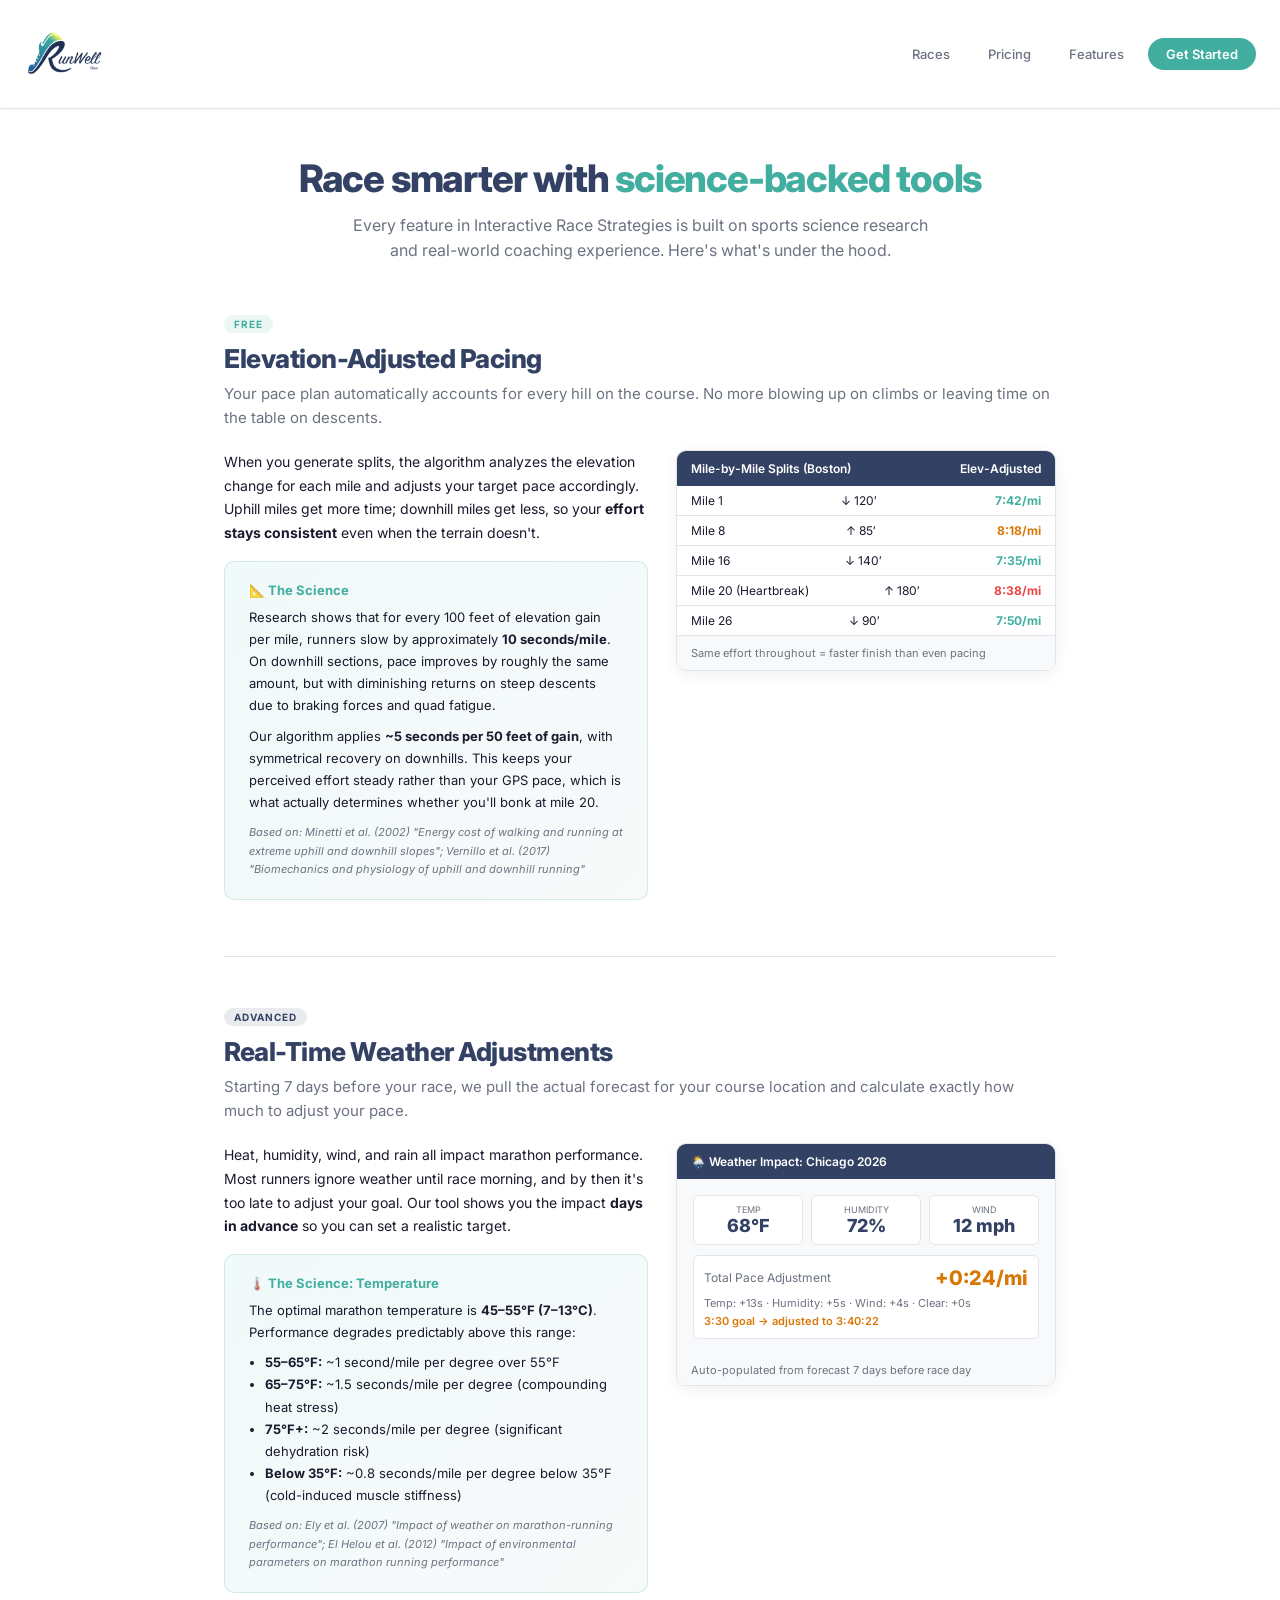
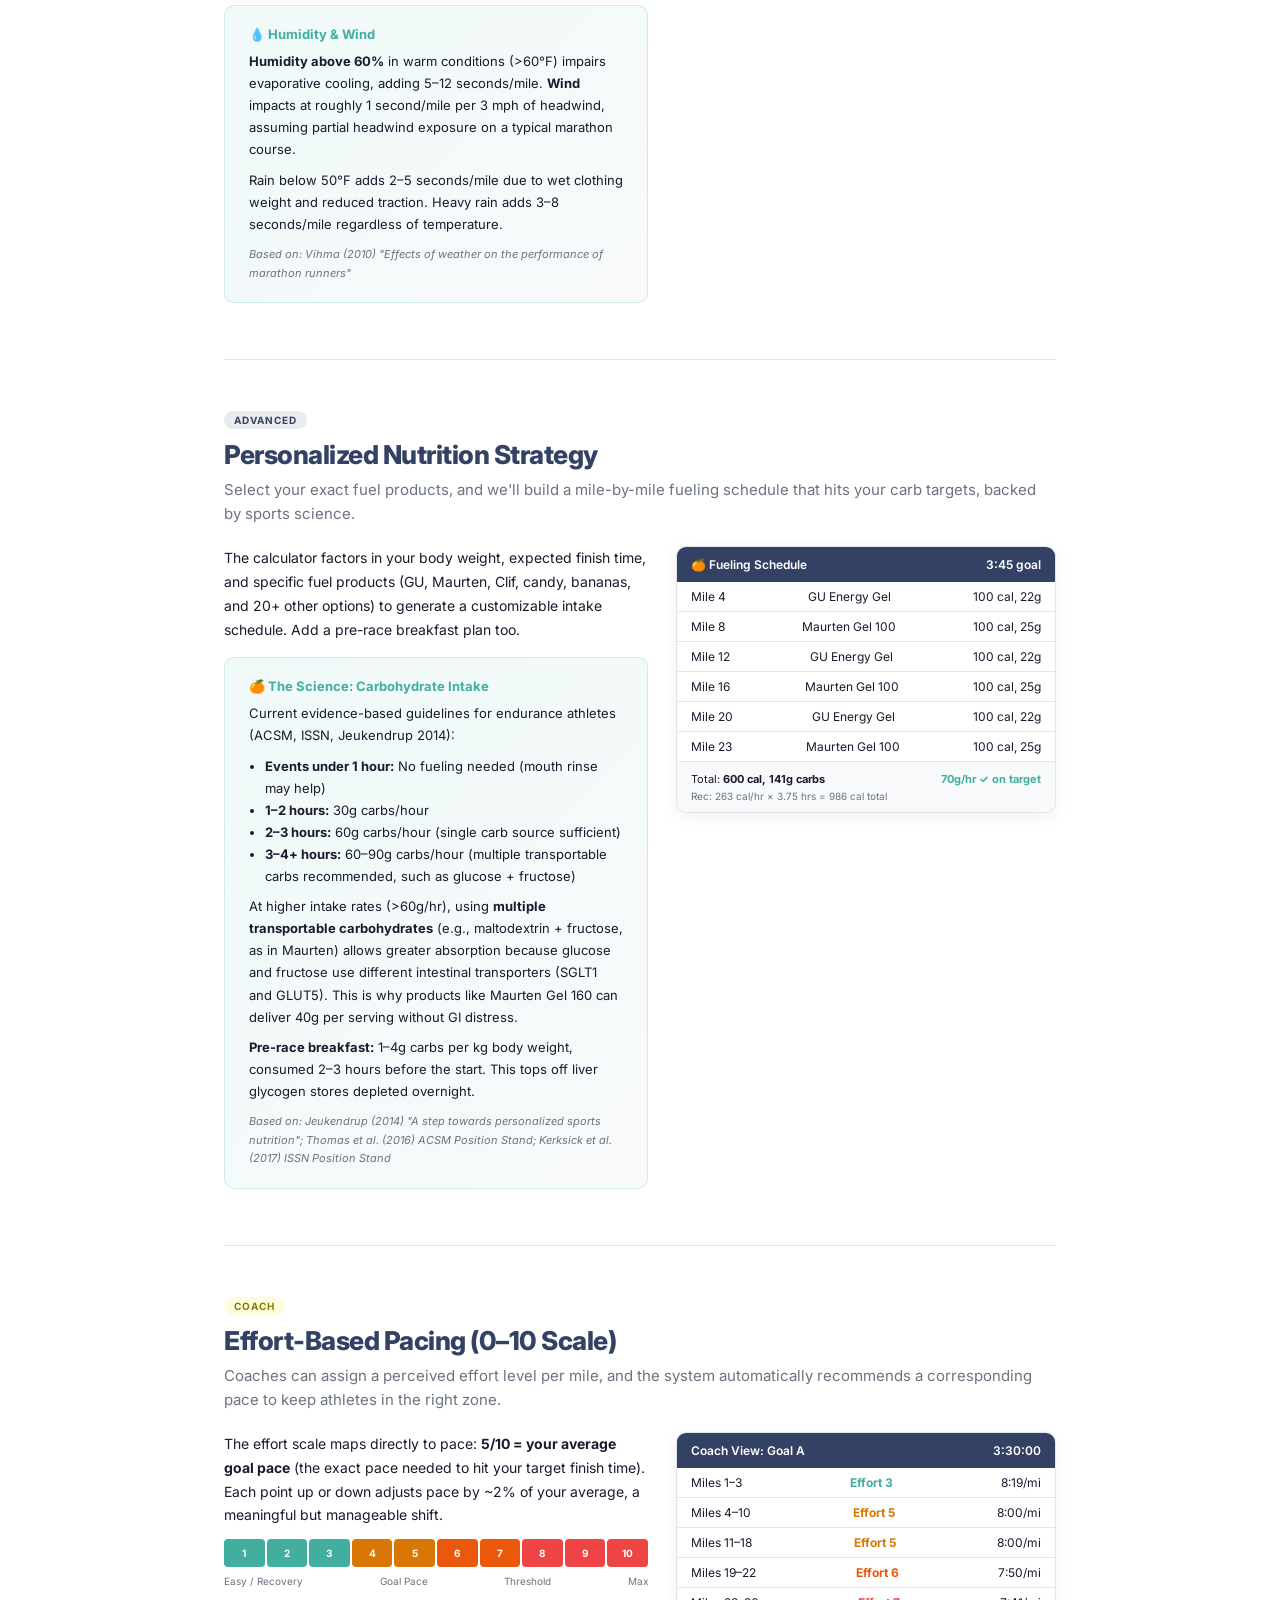
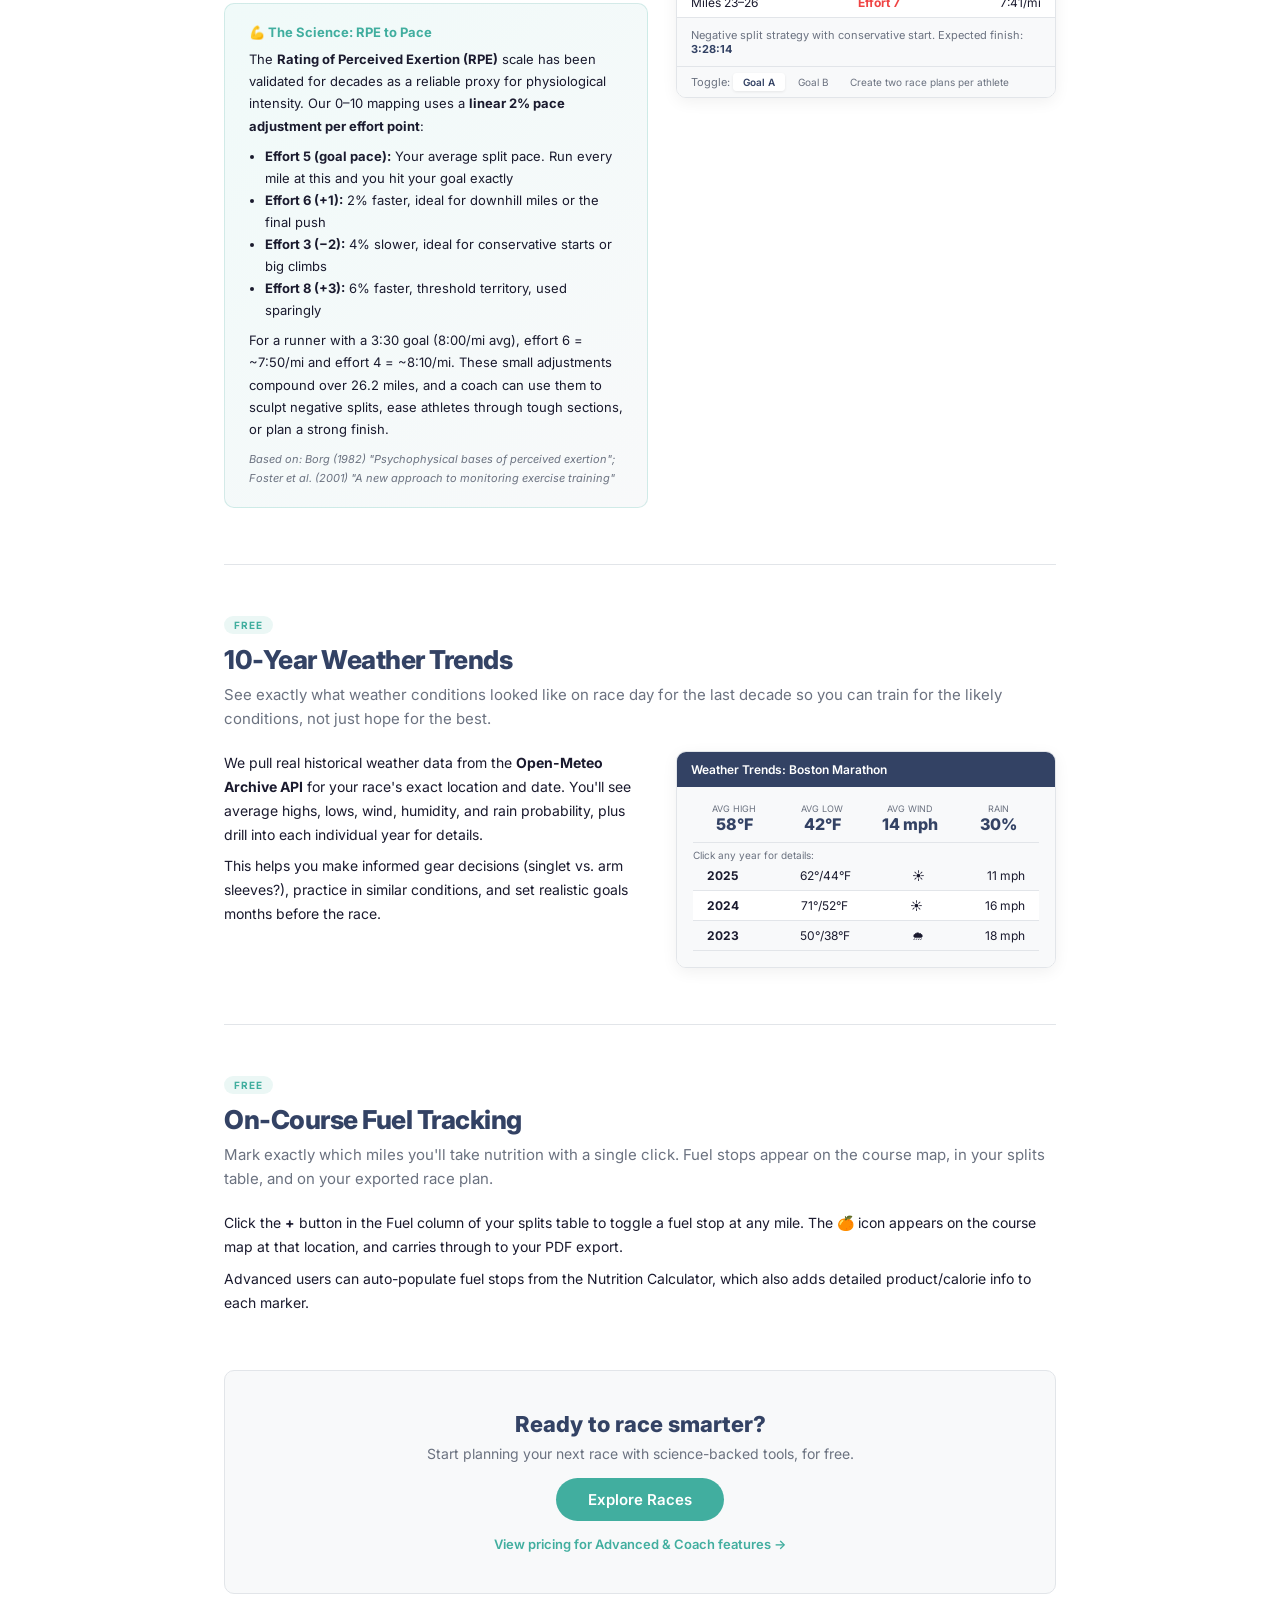
==== features.html @ f90ccae6 "yes" ====
<!DOCTYPE html>
<html lang="en">
<head>
  <meta charset="UTF-8">
  <meta name="viewport" content="width=device-width, initial-scale=1.0">
  <title>Features | Interactive Race Strategies</title>
  <link rel="preconnect" href="https://fonts.googleapis.com">
  <link href="https://fonts.googleapis.com/css2?family=Inter:wght@400;500;600;700;800&display=swap" rel="stylesheet">
  <style>
    * { margin: 0; padding: 0; box-sizing: border-box; }

    :root {
      --bg: #ffffff;
      --surface: #f8f9fa;
      --surface-2: #f0f2f4;
      --border: #e2e5e9;
      --text: #1a1a2e;
      --text-muted: #6b7280;
      --primary: #41AE9F;
      --primary-hover: #369e90;
      --navy: #334264;
      --navy-light: #4a5a7a;
      --accent-yellow: #F5F35C;
      --radius: 10px;
      --radius-sm: 6px;
      --radius-pill: 30px;
    }

    html, body {
      min-height: 100%;
      font-family: 'Inter', -apple-system, BlinkMacSystemFont, sans-serif;
      background: var(--bg);
      color: var(--text);
    }

    /* Header */
    .splash-header {
      width: 100%;
      padding: 14px 24px;
      display: flex;
      align-items: center;
      justify-content: space-between;
      border-bottom: 1px solid var(--border);
      background: #ffffff;
      box-shadow: 0 1px 3px rgba(0,0,0,0.04);
    }
    .logo {
      display: flex;
      align-items: center;
      gap: 10px;
      font-weight: 700;
      font-size: 18px;
      color: var(--primary);
      text-decoration: none;
    }
    .header-right { display: flex; align-items: center; gap: 10px; }
    .btn-ghost {
      background: transparent;
      color: var(--text-muted);
      border: none;
      padding: 8px 14px;
      border-radius: var(--radius-pill);
      font-size: 13px;
      font-weight: 500;
      cursor: pointer;
      font-family: inherit;
      text-decoration: none;
      display: inline-block;
      transition: color 0.15s;
    }
    .btn-ghost:hover { color: var(--text); }
    .btn-primary-sm {
      background: var(--primary);
      color: #ffffff;
      border: none;
      padding: 8px 18px;
      border-radius: var(--radius-pill);
      font-size: 13px;
      font-weight: 600;
      cursor: pointer;
      font-family: inherit;
      text-decoration: none;
      display: inline-block;
      transition: background 0.15s;
    }
    .btn-primary-sm:hover { background: var(--primary-hover); }

    /* Page */
    .page { max-width: 880px; margin: 0 auto; padding: 48px 24px 80px; }

    .page-hero {
      text-align: center;
      margin-bottom: 48px;
    }
    .page-hero h1 {
      font-size: 38px;
      font-weight: 800;
      letter-spacing: -1.2px;
      color: var(--navy);
      line-height: 1.15;
    }
    .page-hero h1 span { color: var(--primary); }
    .page-hero p {
      font-size: 16px;
      color: var(--text-muted);
      margin-top: 12px;
      max-width: 600px;
      margin-left: auto;
      margin-right: auto;
      line-height: 1.6;
    }

    /* Feature sections */
    .feature {
      margin-bottom: 56px;
      scroll-margin-top: 80px;
    }
    .feature-badge {
      display: inline-block;
      padding: 3px 10px;
      border-radius: var(--radius-pill);
      font-size: 10px;
      font-weight: 700;
      text-transform: uppercase;
      letter-spacing: 1px;
      margin-bottom: 10px;
    }
    .badge-free { background: rgba(65,174,159,0.1); color: var(--primary); }
    .badge-advanced { background: rgba(51,66,100,0.1); color: var(--navy); }
    .badge-coach { background: rgba(245,243,92,0.2); color: #8a7c00; }

    .feature h2 {
      font-size: 26px;
      font-weight: 800;
      color: var(--navy);
      letter-spacing: -0.5px;
      margin-bottom: 8px;
    }
    .feature .subtitle {
      font-size: 15px;
      color: var(--text-muted);
      margin-bottom: 20px;
      line-height: 1.6;
    }

    .feature-content {
      display: flex;
      gap: 28px;
      align-items: flex-start;
    }
    .feature-text {
      flex: 1;
      min-width: 0;
    }
    .feature-visual {
      flex: 0 0 380px;
      border-radius: var(--radius);
      border: 1px solid var(--border);
      overflow: hidden;
      box-shadow: 0 4px 16px rgba(0,0,0,0.06);
    }
    .feature-visual.wide { flex: 0 0 100%; }

    /* Mock UI panels */
    .mock-panel {
      background: var(--surface);
      padding: 16px;
      font-size: 12px;
    }
    .mock-header {
      display: flex;
      justify-content: space-between;
      align-items: center;
      padding: 10px 14px;
      background: var(--navy);
      color: #fff;
      font-size: 12px;
      font-weight: 600;
    }
    .mock-row {
      display: flex;
      justify-content: space-between;
      padding: 7px 14px;
      border-bottom: 1px solid var(--border);
      font-size: 12px;
    }
    .mock-row:nth-child(even) { background: #fff; }
    .mock-highlight { color: var(--primary); font-weight: 700; }
    .mock-warn { color: #d97706; font-weight: 700; }
    .mock-danger { color: #ef4444; font-weight: 700; }

    /* Science callout */
    .science-box {
      background: linear-gradient(135deg, #f0faf9 0%, #f8f9fa 100%);
      border: 1px solid rgba(65,174,159,0.2);
      border-radius: var(--radius);
      padding: 20px 24px;
      margin-top: 16px;
    }
    .science-box h4 {
      font-size: 13px;
      font-weight: 700;
      color: var(--primary);
      margin-bottom: 8px;
      display: flex;
      align-items: center;
      gap: 6px;
    }
    .science-box p, .science-box li {
      font-size: 13px;
      color: var(--text);
      line-height: 1.7;
    }
    .science-box ul {
      margin: 8px 0 0 16px;
    }
    .science-box .source {
      font-size: 11px;
      color: var(--text-muted);
      margin-top: 10px;
      font-style: italic;
    }

    /* Effort scale visual */
    .effort-scale {
      display: flex;
      gap: 2px;
      margin: 12px 0;
    }
    .effort-block {
      flex: 1;
      text-align: center;
      padding: 8px 4px;
      border-radius: 4px;
      font-size: 10px;
      font-weight: 700;
      color: #fff;
    }

    /* CTA */
    .cta-section {
      text-align: center;
      padding: 40px;
      background: var(--surface);
      border-radius: var(--radius);
      border: 1px solid var(--border);
      margin-top: 48px;
    }
    .cta-section h3 {
      font-size: 22px;
      font-weight: 800;
      color: var(--navy);
      margin-bottom: 8px;
    }
    .cta-section p {
      color: var(--text-muted);
      font-size: 14px;
      margin-bottom: 16px;
    }
    .cta-btn {
      display: inline-block;
      padding: 12px 32px;
      background: var(--primary);
      color: #fff;
      border-radius: var(--radius-pill);
      font-size: 15px;
      font-weight: 600;
      text-decoration: none;
      transition: background 0.15s;
    }
    .cta-btn:hover { background: var(--primary-hover); }

    .divider {
      height: 1px;
      background: var(--border);
      margin: 48px 0;
    }

    @media (max-width: 750px) {
      .page-hero h1 { font-size: 28px; }
      .feature-content { flex-direction: column; }
      .feature-visual { flex: 0 0 auto; width: 100%; }
    }
  </style>
</head>
<body>
  <header class="splash-header">
    <a class="logo" href="index.html">
      <img src="assets/logo.png" alt="RunWell Clinic" style="height:80px;" />
    </a>
    <div class="header-right">
      <a class="btn-ghost" href="index.html">Races</a>
      <a class="btn-ghost" href="pricing.html">Pricing</a>
      <a class="btn-ghost" href="features.html">Features</a>
      <a class="btn-primary-sm" href="index.html">Get Started</a>
    </div>
  </header>

  <div class="page">

    <div class="page-hero">
      <h1>Race smarter with <span>science-backed tools</span></h1>
      <p>Every feature in Interactive Race Strategies is built on sports science research and real-world coaching experience. Here's what's under the hood.</p>
    </div>

    <!-- ═══ FEATURE 1: Elevation-Adjusted Pacing ═══ -->
    <div class="feature" id="pacing">
      <span class="feature-badge badge-free">Free</span>
      <h2>Elevation-Adjusted Pacing</h2>
      <p class="subtitle">Your pace plan automatically accounts for every hill on the course. No more blowing up on climbs or leaving time on the table on descents.</p>
      <div class="feature-content">
        <div class="feature-text">
          <p style="font-size:14px;line-height:1.7;margin-bottom:12px;">When you generate splits, the algorithm analyzes the elevation change for each mile and adjusts your target pace accordingly. Uphill miles get more time; downhill miles get less, so your <strong>effort stays consistent</strong> even when the terrain doesn't.</p>
          <div class="science-box">
            <h4>📐 The Science</h4>
            <p>Research shows that for every 100 feet of elevation gain per mile, runners slow by approximately <strong>10 seconds/mile</strong>. On downhill sections, pace improves by roughly the same amount, but with diminishing returns on steep descents due to braking forces and quad fatigue.</p>
            <p style="margin-top:8px;">Our algorithm applies <strong>~5 seconds per 50 feet of gain</strong>, with symmetrical recovery on downhills. This keeps your perceived effort steady rather than your GPS pace, which is what actually determines whether you'll bonk at mile 20.</p>
            <p class="source">Based on: Minetti et al. (2002) "Energy cost of walking and running at extreme uphill and downhill slopes"; Vernillo et al. (2017) "Biomechanics and physiology of uphill and downhill running"</p>
          </div>
        </div>
        <div class="feature-visual">
          <div class="mock-header"><span>Mile-by-Mile Splits (Boston)</span><span>Elev-Adjusted</span></div>
          <div class="mock-row"><span>Mile 1</span><span>↓ 120′</span><span class="mock-highlight">7:42/mi</span></div>
          <div class="mock-row"><span>Mile 8</span><span>↑ 85′</span><span class="mock-warn">8:18/mi</span></div>
          <div class="mock-row"><span>Mile 16</span><span>↓ 140′</span><span class="mock-highlight">7:35/mi</span></div>
          <div class="mock-row"><span>Mile 20 (Heartbreak)</span><span>↑ 180′</span><span class="mock-danger">8:38/mi</span></div>
          <div class="mock-row"><span>Mile 26</span><span>↓ 90′</span><span class="mock-highlight">7:50/mi</span></div>
          <div style="padding:10px 14px;font-size:11px;color:var(--text-muted);background:var(--surface);">Same effort throughout = faster finish than even pacing</div>
        </div>
      </div>
    </div>

    <div class="divider"></div>

    <!-- ═══ FEATURE 2: Weather Adjustments ═══ -->
    <div class="feature" id="weather">
      <span class="feature-badge badge-advanced">Advanced</span>
      <h2>Real-Time Weather Adjustments</h2>
      <p class="subtitle">Starting 7 days before your race, we pull the actual forecast for your course location and calculate exactly how much to adjust your pace.</p>
      <div class="feature-content">
        <div class="feature-text">
          <p style="font-size:14px;line-height:1.7;margin-bottom:12px;">Heat, humidity, wind, and rain all impact marathon performance. Most runners ignore weather until race morning, and by then it's too late to adjust your goal. Our tool shows you the impact <strong>days in advance</strong> so you can set a realistic target.</p>
          <div class="science-box">
            <h4>🌡️ The Science: Temperature</h4>
            <p>The optimal marathon temperature is <strong>45–55°F (7–13°C)</strong>. Performance degrades predictably above this range:</p>
            <ul>
              <li><strong>55–65°F:</strong> ~1 second/mile per degree over 55°F</li>
              <li><strong>65–75°F:</strong> ~1.5 seconds/mile per degree (compounding heat stress)</li>
              <li><strong>75°F+:</strong> ~2 seconds/mile per degree (significant dehydration risk)</li>
              <li><strong>Below 35°F:</strong> ~0.8 seconds/mile per degree below 35°F (cold-induced muscle stiffness)</li>
            </ul>
            <p class="source">Based on: Ely et al. (2007) "Impact of weather on marathon-running performance"; El Helou et al. (2012) "Impact of environmental parameters on marathon running performance"</p>
          </div>
          <div class="science-box" style="margin-top:12px;">
            <h4>💧 Humidity &amp; Wind</h4>
            <p><strong>Humidity above 60%</strong> in warm conditions (>60°F) impairs evaporative cooling, adding 5–12 seconds/mile. <strong>Wind</strong> impacts at roughly 1 second/mile per 3 mph of headwind, assuming partial headwind exposure on a typical marathon course.</p>
            <p style="margin-top:8px;">Rain below 50°F adds 2–5 seconds/mile due to wet clothing weight and reduced traction. Heavy rain adds 3–8 seconds/mile regardless of temperature.</p>
            <p class="source">Based on: Vihma (2010) "Effects of weather on the performance of marathon runners"</p>
          </div>
        </div>
        <div class="feature-visual">
          <div class="mock-header"><span>🌦️ Weather Impact: Chicago 2026</span></div>
          <div class="mock-panel">
            <div style="display:flex;gap:8px;margin-bottom:10px;">
              <div style="flex:1;background:#fff;border-radius:6px;padding:8px;text-align:center;border:1px solid var(--border);">
                <div style="font-size:9px;color:var(--text-muted);text-transform:uppercase;">Temp</div>
                <div style="font-size:18px;font-weight:800;color:var(--navy);">68°F</div>
              </div>
              <div style="flex:1;background:#fff;border-radius:6px;padding:8px;text-align:center;border:1px solid var(--border);">
                <div style="font-size:9px;color:var(--text-muted);text-transform:uppercase;">Humidity</div>
                <div style="font-size:18px;font-weight:800;color:var(--navy);">72%</div>
              </div>
              <div style="flex:1;background:#fff;border-radius:6px;padding:8px;text-align:center;border:1px solid var(--border);">
                <div style="font-size:9px;color:var(--text-muted);text-transform:uppercase;">Wind</div>
                <div style="font-size:18px;font-weight:800;color:var(--navy);">12 mph</div>
              </div>
            </div>
            <div style="background:#fff;border-radius:6px;padding:10px;border:1px solid var(--border);">
              <div style="display:flex;justify-content:space-between;align-items:center;">
                <span style="font-size:12px;color:var(--text-muted);">Total Pace Adjustment</span>
                <span style="font-size:20px;font-weight:800;color:#d97706;">+0:24/mi</span>
              </div>
              <div style="font-size:11px;color:var(--text-muted);margin-top:6px;">Temp: +13s &middot; Humidity: +5s &middot; Wind: +4s &middot; Clear: +0s</div>
              <div style="font-size:11px;color:#d97706;margin-top:4px;font-weight:600;">3:30 goal → adjusted to 3:40:22</div>
            </div>
          </div>
          <div style="padding:8px 14px;font-size:11px;color:var(--text-muted);background:var(--surface);">Auto-populated from forecast 7 days before race day</div>
        </div>
      </div>
    </div>

    <div class="divider"></div>

    <!-- ═══ FEATURE 3: Nutrition Calculator ═══ -->
    <div class="feature" id="nutrition">
      <span class="feature-badge badge-advanced">Advanced</span>
      <h2>Personalized Nutrition Strategy</h2>
      <p class="subtitle">Select your exact fuel products, and we'll build a mile-by-mile fueling schedule that hits your carb targets, backed by sports science.</p>
      <div class="feature-content">
        <div class="feature-text">
          <p style="font-size:14px;line-height:1.7;margin-bottom:12px;">The calculator factors in your body weight, expected finish time, and specific fuel products (GU, Maurten, Clif, candy, bananas, and 20+ other options) to generate a customizable intake schedule. Add a pre-race breakfast plan too.</p>
          <div class="science-box">
            <h4>🍊 The Science: Carbohydrate Intake</h4>
            <p>Current evidence-based guidelines for endurance athletes (ACSM, ISSN, Jeukendrup 2014):</p>
            <ul>
              <li><strong>Events under 1 hour:</strong> No fueling needed (mouth rinse may help)</li>
              <li><strong>1–2 hours:</strong> 30g carbs/hour</li>
              <li><strong>2–3 hours:</strong> 60g carbs/hour (single carb source sufficient)</li>
              <li><strong>3–4+ hours:</strong> 60–90g carbs/hour (multiple transportable carbs recommended, such as glucose + fructose)</li>
            </ul>
            <p style="margin-top:8px;">At higher intake rates (>60g/hr), using <strong>multiple transportable carbohydrates</strong> (e.g., maltodextrin + fructose, as in Maurten) allows greater absorption because glucose and fructose use different intestinal transporters (SGLT1 and GLUT5). This is why products like Maurten Gel 160 can deliver 40g per serving without GI distress.</p>
            <p style="margin-top:8px;"><strong>Pre-race breakfast:</strong> 1–4g carbs per kg body weight, consumed 2–3 hours before the start. This tops off liver glycogen stores depleted overnight.</p>
            <p class="source">Based on: Jeukendrup (2014) "A step towards personalized sports nutrition"; Thomas et al. (2016) ACSM Position Stand; Kerksick et al. (2017) ISSN Position Stand</p>
          </div>
        </div>
        <div class="feature-visual">
          <div class="mock-header"><span>🍊 Fueling Schedule</span><span>3:45 goal</span></div>
          <div class="mock-row"><span>Mile 4</span><span>GU Energy Gel</span><span>100 cal, 22g</span></div>
          <div class="mock-row"><span>Mile 8</span><span>Maurten Gel 100</span><span>100 cal, 25g</span></div>
          <div class="mock-row"><span>Mile 12</span><span>GU Energy Gel</span><span>100 cal, 22g</span></div>
          <div class="mock-row"><span>Mile 16</span><span>Maurten Gel 100</span><span>100 cal, 25g</span></div>
          <div class="mock-row"><span>Mile 20</span><span>GU Energy Gel</span><span>100 cal, 22g</span></div>
          <div class="mock-row"><span>Mile 23</span><span>Maurten Gel 100</span><span>100 cal, 25g</span></div>
          <div class="mock-panel" style="padding:10px 14px;">
            <div style="display:flex;justify-content:space-between;font-size:11px;">
              <span>Total: <strong>600 cal, 141g carbs</strong></span>
              <span style="color:var(--primary);font-weight:700;">70g/hr ✓ on target</span>
            </div>
            <div style="font-size:10px;color:var(--text-muted);margin-top:4px;">Rec: 263 cal/hr × 3.75 hrs = 986 cal total</div>
          </div>
        </div>
      </div>
    </div>

    <div class="divider"></div>

    <!-- ═══ FEATURE 4: Effort-Based Pacing (Coach) ═══ -->
    <div class="feature" id="effort">
      <span class="feature-badge badge-coach">Coach</span>
      <h2>Effort-Based Pacing (0–10 Scale)</h2>
      <p class="subtitle">Coaches can assign a perceived effort level per mile, and the system automatically recommends a corresponding pace to keep athletes in the right zone.</p>
      <div class="feature-content">
        <div class="feature-text">
          <p style="font-size:14px;line-height:1.7;margin-bottom:12px;">The effort scale maps directly to pace: <strong>5/10 = your average goal pace</strong> (the exact pace needed to hit your target finish time). Each point up or down adjusts pace by ~2% of your average, a meaningful but manageable shift.</p>

          <div class="effort-scale">
            <div class="effort-block" style="background:#41ae9f;">1</div>
            <div class="effort-block" style="background:#41ae9f;">2</div>
            <div class="effort-block" style="background:#41ae9f;">3</div>
            <div class="effort-block" style="background:#d97706;">4</div>
            <div class="effort-block" style="background:#d97706;">5</div>
            <div class="effort-block" style="background:#ea580c;">6</div>
            <div class="effort-block" style="background:#ea580c;">7</div>
            <div class="effort-block" style="background:#ef4444;">8</div>
            <div class="effort-block" style="background:#ef4444;">9</div>
            <div class="effort-block" style="background:#ef4444;">10</div>
          </div>
          <div style="display:flex;justify-content:space-between;font-size:10px;color:var(--text-muted);margin-top:-4px;margin-bottom:16px;">
            <span>Easy / Recovery</span>
            <span>Goal Pace</span>
            <span>Threshold</span>
            <span>Max</span>
          </div>

          <div class="science-box">
            <h4>💪 The Science: RPE to Pace</h4>
            <p>The <strong>Rating of Perceived Exertion (RPE)</strong> scale has been validated for decades as a reliable proxy for physiological intensity. Our 0–10 mapping uses a <strong>linear 2% pace adjustment per effort point</strong>:</p>
            <ul>
              <li><strong>Effort 5 (goal pace):</strong> Your average split pace. Run every mile at this and you hit your goal exactly</li>
              <li><strong>Effort 6 (+1):</strong> 2% faster, ideal for downhill miles or the final push</li>
              <li><strong>Effort 3 (−2):</strong> 4% slower, ideal for conservative starts or big climbs</li>
              <li><strong>Effort 8 (+3):</strong> 6% faster, threshold territory, used sparingly</li>
            </ul>
            <p style="margin-top:8px;">For a runner with a 3:30 goal (8:00/mi avg), effort 6 = ~7:50/mi and effort 4 = ~8:10/mi. These small adjustments compound over 26.2 miles, and a coach can use them to sculpt negative splits, ease athletes through tough sections, or plan a strong finish.</p>
            <p class="source">Based on: Borg (1982) "Psychophysical bases of perceived exertion"; Foster et al. (2001) "A new approach to monitoring exercise training"</p>
          </div>
        </div>
        <div class="feature-visual">
          <div class="mock-header"><span>Coach View: Goal A</span><span>3:30:00</span></div>
          <div class="mock-row"><span>Miles 1–3</span><span style="color:#41ae9f;font-weight:700;">Effort 3</span><span>8:19/mi</span></div>
          <div class="mock-row"><span>Miles 4–10</span><span style="color:#d97706;font-weight:700;">Effort 5</span><span>8:00/mi</span></div>
          <div class="mock-row"><span>Miles 11–18</span><span style="color:#d97706;font-weight:700;">Effort 5</span><span>8:00/mi</span></div>
          <div class="mock-row"><span>Miles 19–22</span><span style="color:#ea580c;font-weight:700;">Effort 6</span><span>7:50/mi</span></div>
          <div class="mock-row"><span>Miles 23–26</span><span style="color:#ef4444;font-weight:700;">Effort 7</span><span>7:41/mi</span></div>
          <div class="mock-panel" style="padding:10px 14px;">
            <div style="font-size:11px;color:var(--text-muted);">Negative split strategy with conservative start. Expected finish: <strong style="color:var(--navy);">3:28:14</strong></div>
          </div>
          <div style="padding:8px 14px;font-size:11px;background:var(--surface);border-top:1px solid var(--border);">
            <span style="color:var(--text-muted);">Toggle:</span>
            <span style="background:#fff;padding:3px 10px;border-radius:4px;font-weight:600;color:var(--navy);font-size:10px;box-shadow:0 1px 3px rgba(0,0,0,0.08);">Goal A</span>
            <span style="padding:3px 10px;font-size:10px;color:var(--text-muted);">Goal B</span>
            <span style="font-size:10px;color:var(--text-muted);margin-left:8px;">Create two race plans per athlete</span>
          </div>
        </div>
      </div>
    </div>

    <div class="divider"></div>

    <!-- ═══ FEATURE 5: Weather Trends ═══ -->
    <div class="feature" id="trends">
      <span class="feature-badge badge-free">Free</span>
      <h2>10-Year Weather Trends</h2>
      <p class="subtitle">See exactly what weather conditions looked like on race day for the last decade so you can train for the likely conditions, not just hope for the best.</p>
      <div class="feature-content">
        <div class="feature-text">
          <p style="font-size:14px;line-height:1.7;">We pull real historical weather data from the <strong>Open-Meteo Archive API</strong> for your race's exact location and date. You'll see average highs, lows, wind, humidity, and rain probability, plus drill into each individual year for details.</p>
          <p style="font-size:14px;line-height:1.7;margin-top:8px;">This helps you make informed gear decisions (singlet vs. arm sleeves?), practice in similar conditions, and set realistic goals months before the race.</p>
        </div>
        <div class="feature-visual">
          <div class="mock-header"><span>Weather Trends: Boston Marathon</span></div>
          <div class="mock-panel">
            <div style="display:flex;gap:6px;margin-bottom:8px;">
              <div style="flex:1;text-align:center;"><div style="font-size:9px;color:var(--text-muted);">AVG HIGH</div><div style="font-size:16px;font-weight:800;color:var(--navy);">58°F</div></div>
              <div style="flex:1;text-align:center;"><div style="font-size:9px;color:var(--text-muted);">AVG LOW</div><div style="font-size:16px;font-weight:800;color:var(--navy);">42°F</div></div>
              <div style="flex:1;text-align:center;"><div style="font-size:9px;color:var(--text-muted);">AVG WIND</div><div style="font-size:16px;font-weight:800;color:var(--navy);">14 mph</div></div>
              <div style="flex:1;text-align:center;"><div style="font-size:9px;color:var(--text-muted);">RAIN</div><div style="font-size:16px;font-weight:800;color:var(--navy);">30%</div></div>
            </div>
            <div style="font-size:10px;color:var(--text-muted);border-top:1px solid var(--border);padding-top:6px;">Click any year for details:</div>
            <div class="mock-row"><span style="font-weight:700;">2025</span><span>62°/44°F</span><span>☀️</span><span>11 mph</span></div>
            <div class="mock-row"><span style="font-weight:700;">2024</span><span>71°/52°F</span><span>☀️</span><span>16 mph</span></div>
            <div class="mock-row"><span style="font-weight:700;">2023</span><span>50°/38°F</span><span>🌧</span><span>18 mph</span></div>
          </div>
        </div>
      </div>
    </div>

    <div class="divider"></div>

    <!-- ═══ FEATURE 6: Fuel Tracking ═══ -->
    <div class="feature" id="fuel">
      <span class="feature-badge badge-free">Free</span>
      <h2>On-Course Fuel Tracking</h2>
      <p class="subtitle">Mark exactly which miles you'll take nutrition with a single click. Fuel stops appear on the course map, in your splits table, and on your exported race plan.</p>
      <div class="feature-content">
        <div class="feature-text">
          <p style="font-size:14px;line-height:1.7;">Click the <strong>+</strong> button in the Fuel column of your splits table to toggle a fuel stop at any mile. The 🍊 icon appears on the course map at that location, and carries through to your PDF export.</p>
          <p style="font-size:14px;line-height:1.7;margin-top:8px;">Advanced users can auto-populate fuel stops from the Nutrition Calculator, which also adds detailed product/calorie info to each marker.</p>
        </div>
      </div>
    </div>

    <!-- CTA -->
    <div class="cta-section">
      <h3>Ready to race smarter?</h3>
      <p>Start planning your next race with science-backed tools, for free.</p>
      <a class="cta-btn" href="index.html">Explore Races</a>
      <div style="margin-top:12px;">
        <a href="pricing.html" style="color:var(--primary);font-size:13px;font-weight:600;text-decoration:none;">View pricing for Advanced &amp; Coach features &rarr;</a>
      </div>
    </div>

  </div>
</body>
</html>
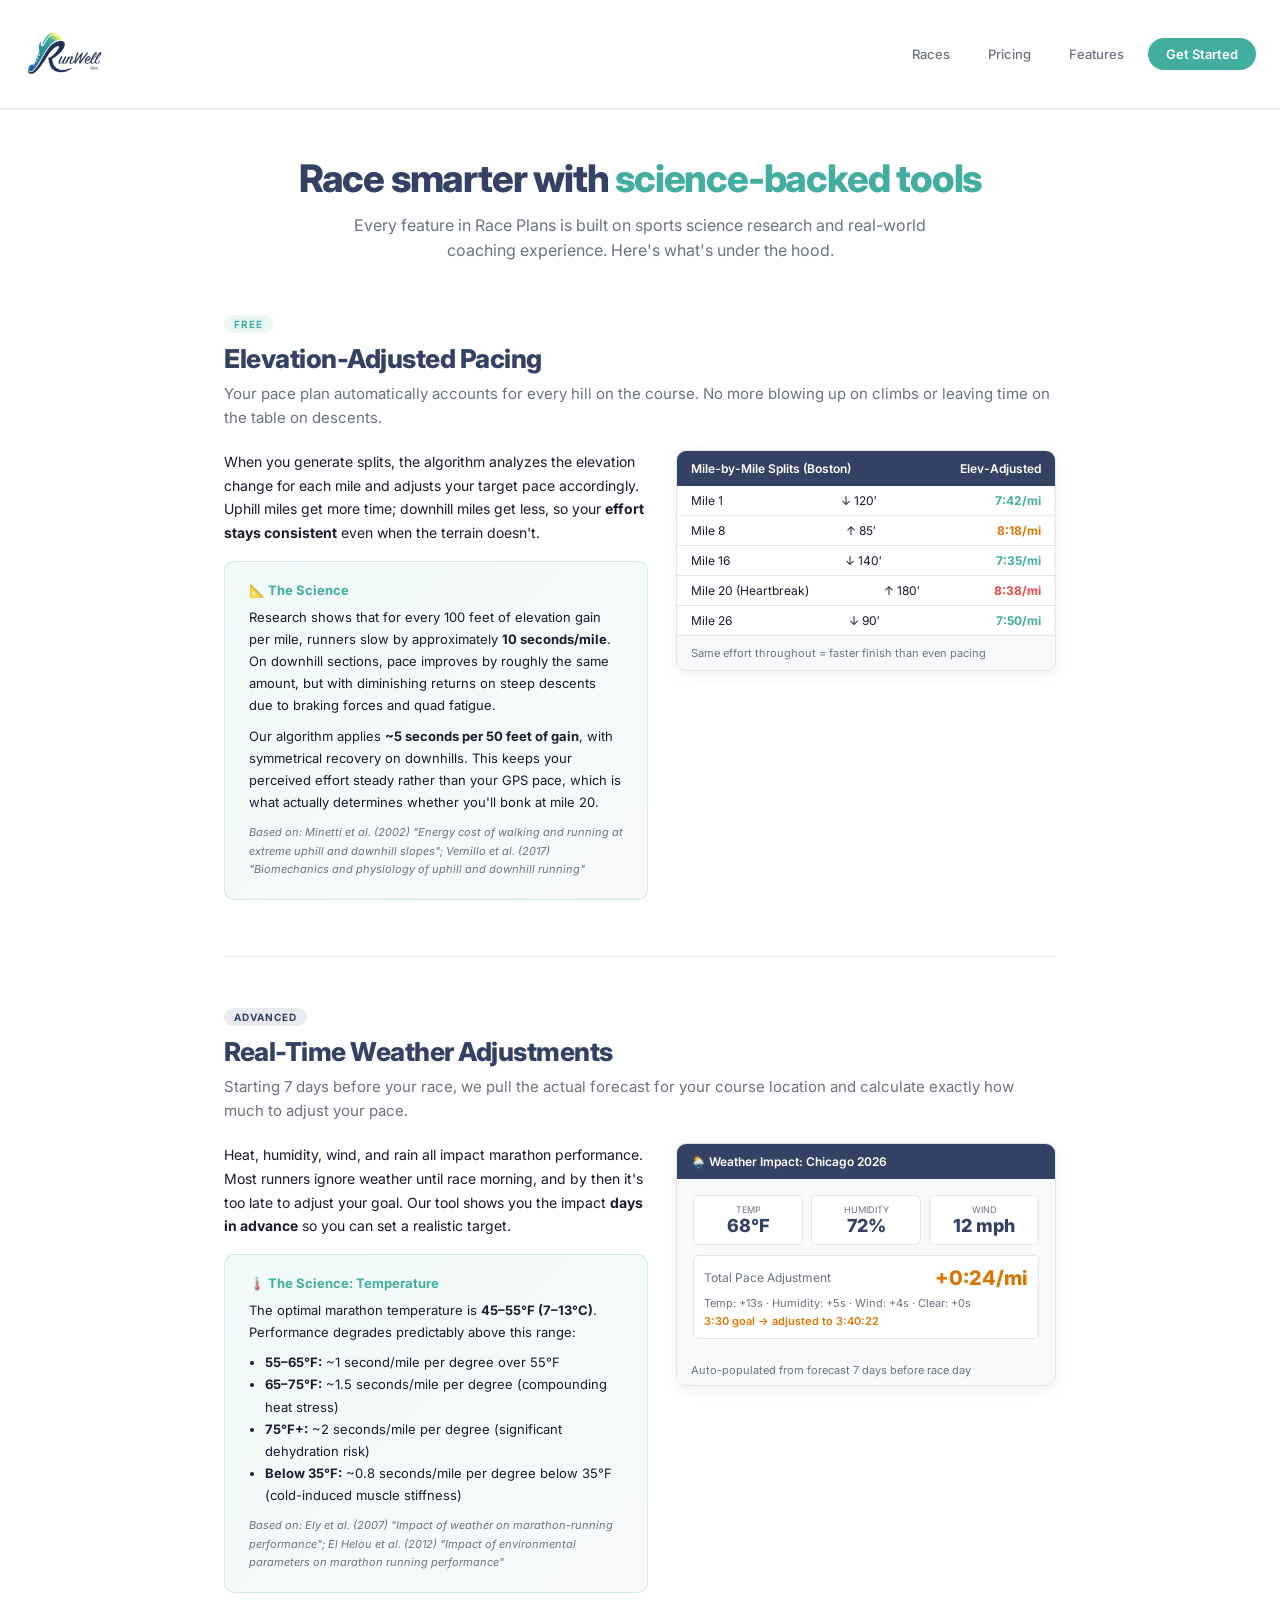
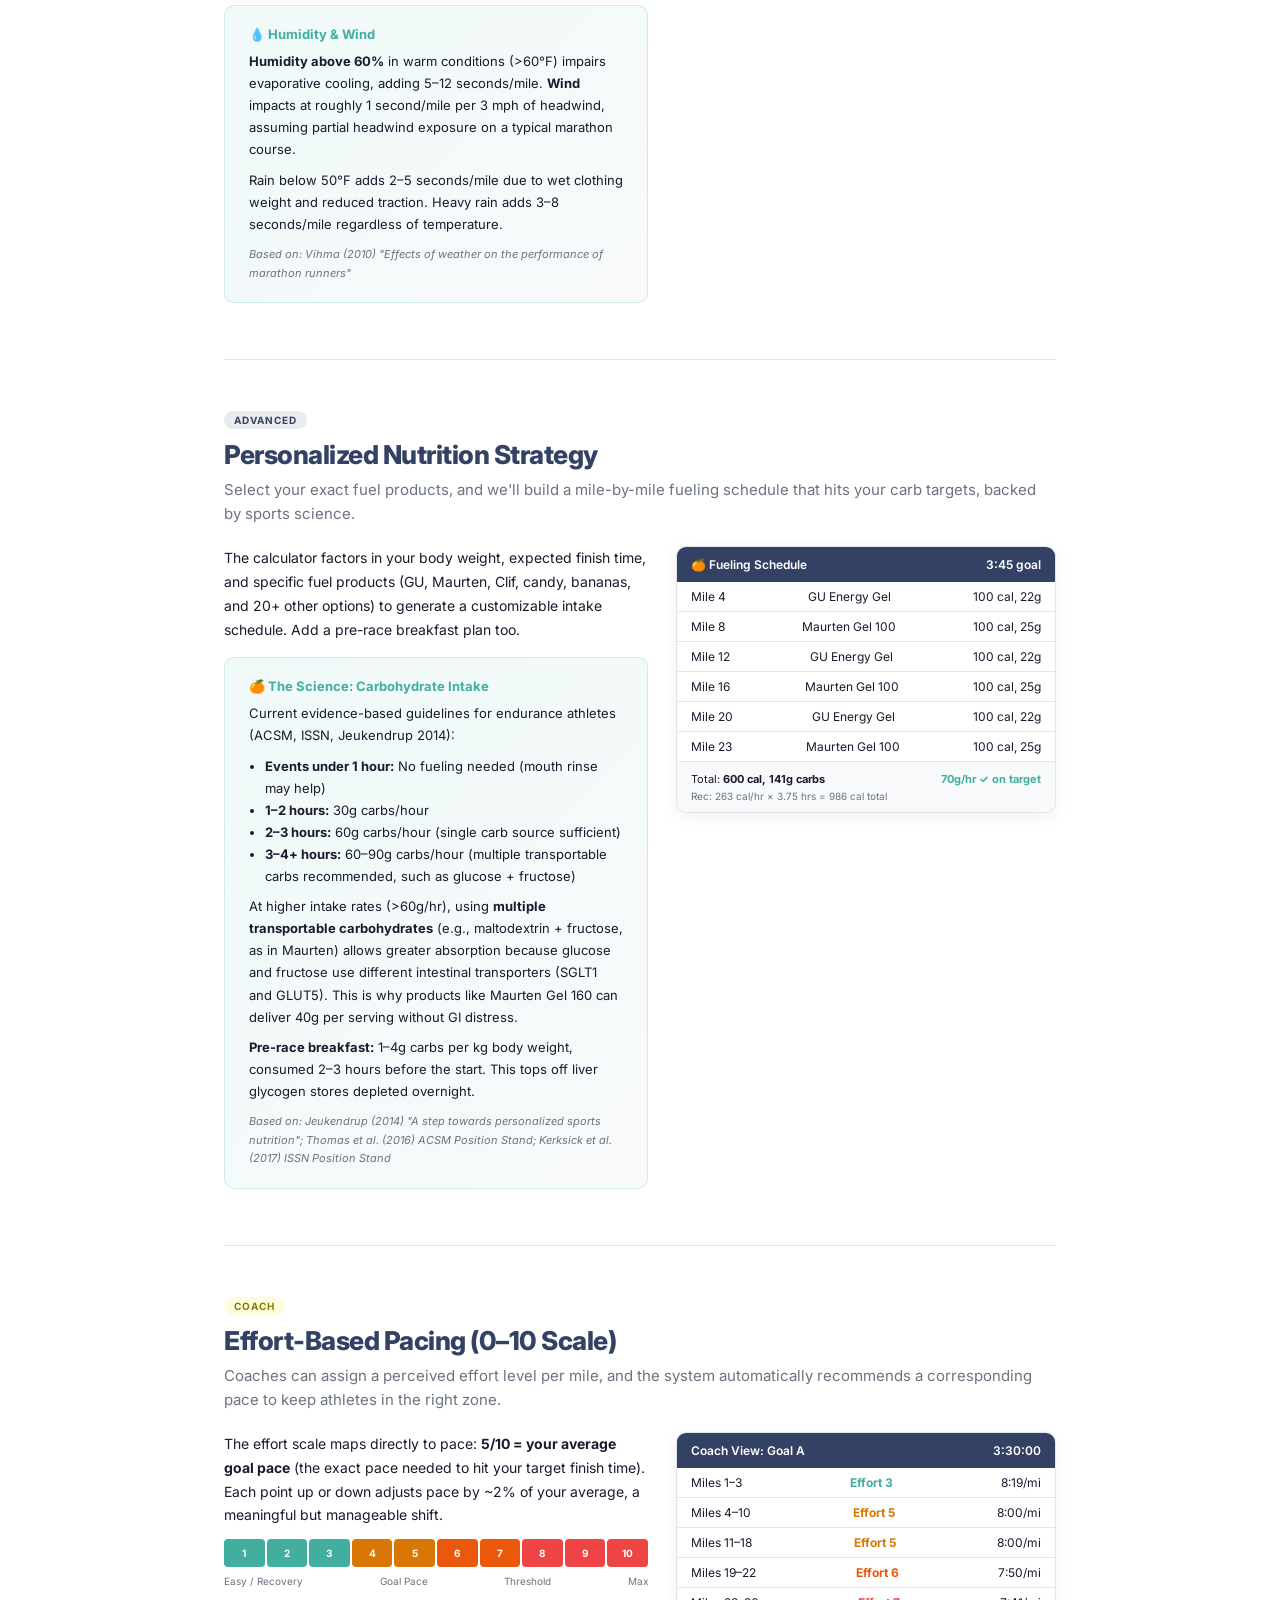
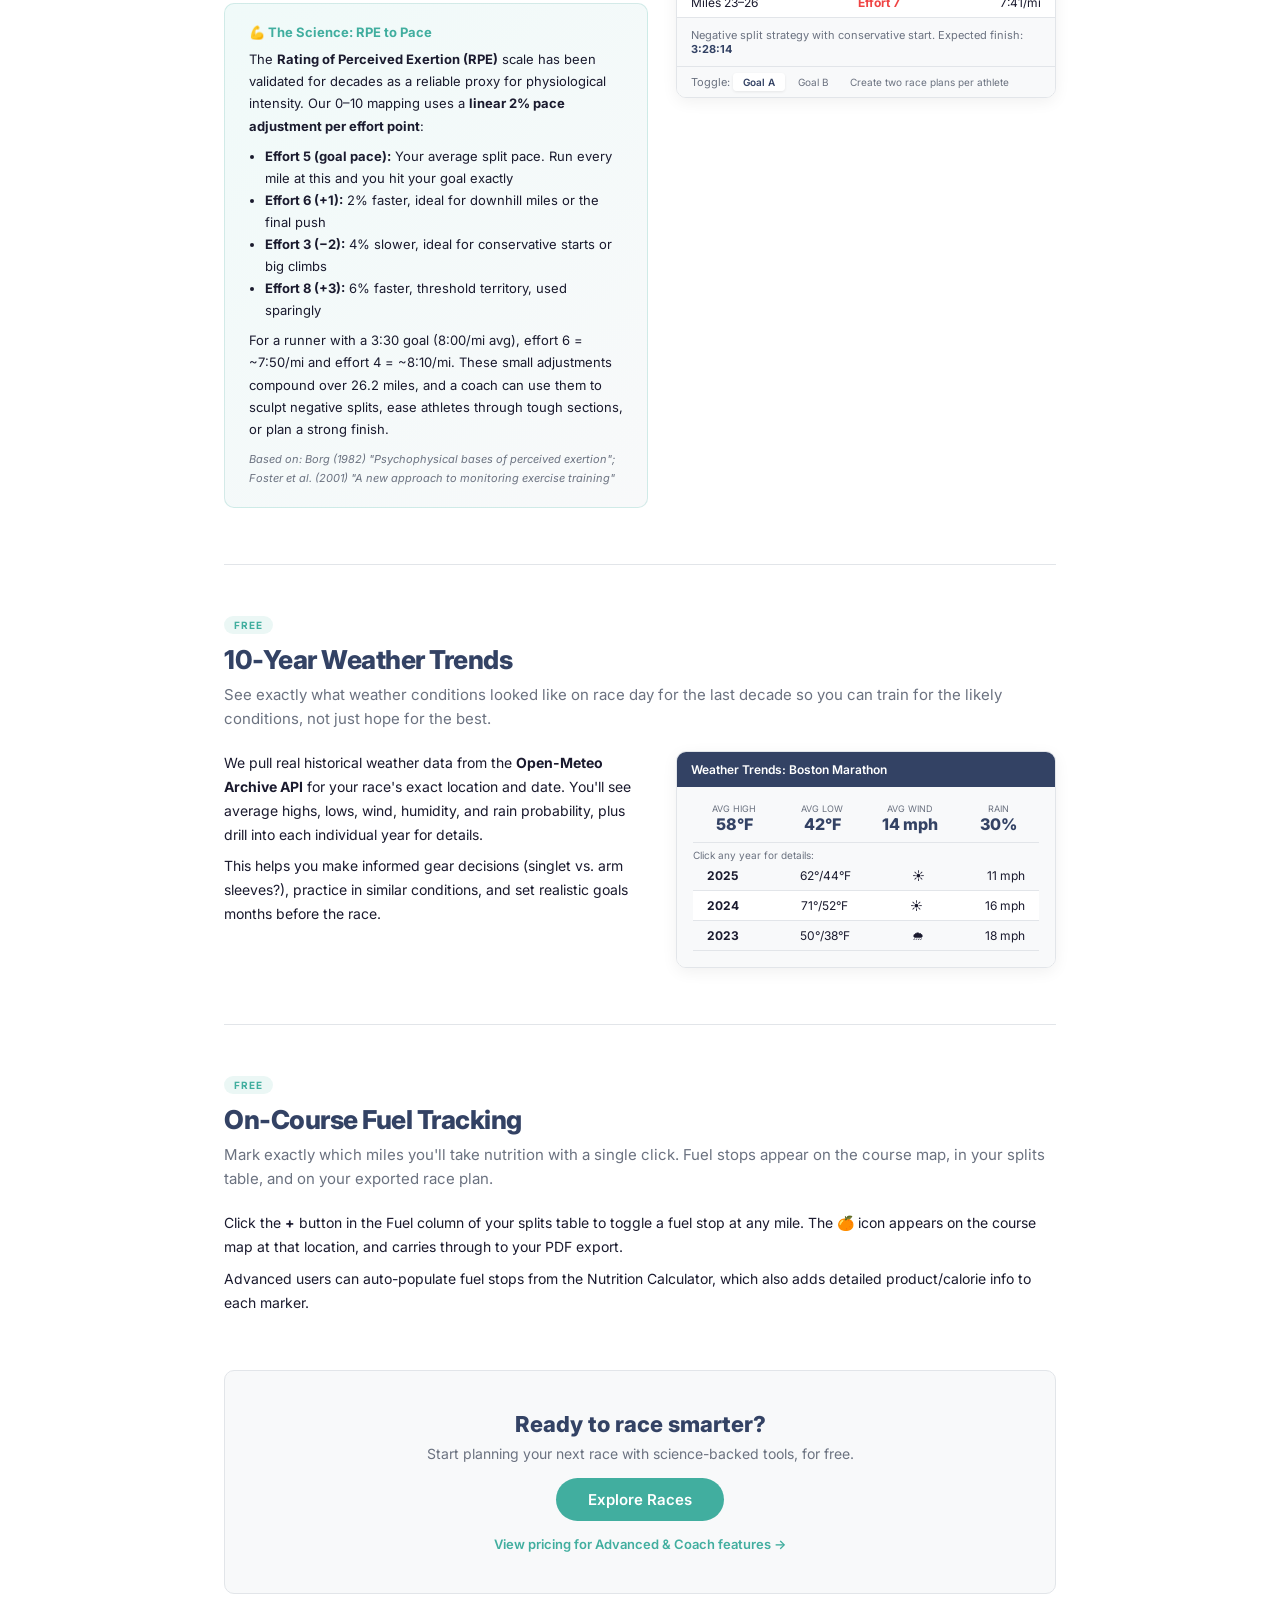
==== commit 0e9fb748: "thursday" ====
--- a/features.html
+++ b/features.html
@@ -3,7 +3,7 @@
 <head>
   <meta charset="UTF-8">
   <meta name="viewport" content="width=device-width, initial-scale=1.0">
-  <title>Features | Interactive Race Strategies</title>
+  <title>Features | Race Plans</title>
   <link rel="preconnect" href="https://fonts.googleapis.com">
   <link href="https://fonts.googleapis.com/css2?family=Inter:wght@400;500;600;700;800&display=swap" rel="stylesheet">
   <style>
@@ -300,7 +300,7 @@
 
     <div class="page-hero">
       <h1>Race smarter with <span>science-backed tools</span></h1>
-      <p>Every feature in Interactive Race Strategies is built on sports science research and real-world coaching experience. Here's what's under the hood.</p>
+      <p>Every feature in Race Plans is built on sports science research and real-world coaching experience. Here's what's under the hood.</p>
     </div>
 
     <!-- ═══ FEATURE 1: Elevation-Adjusted Pacing ═══ -->
